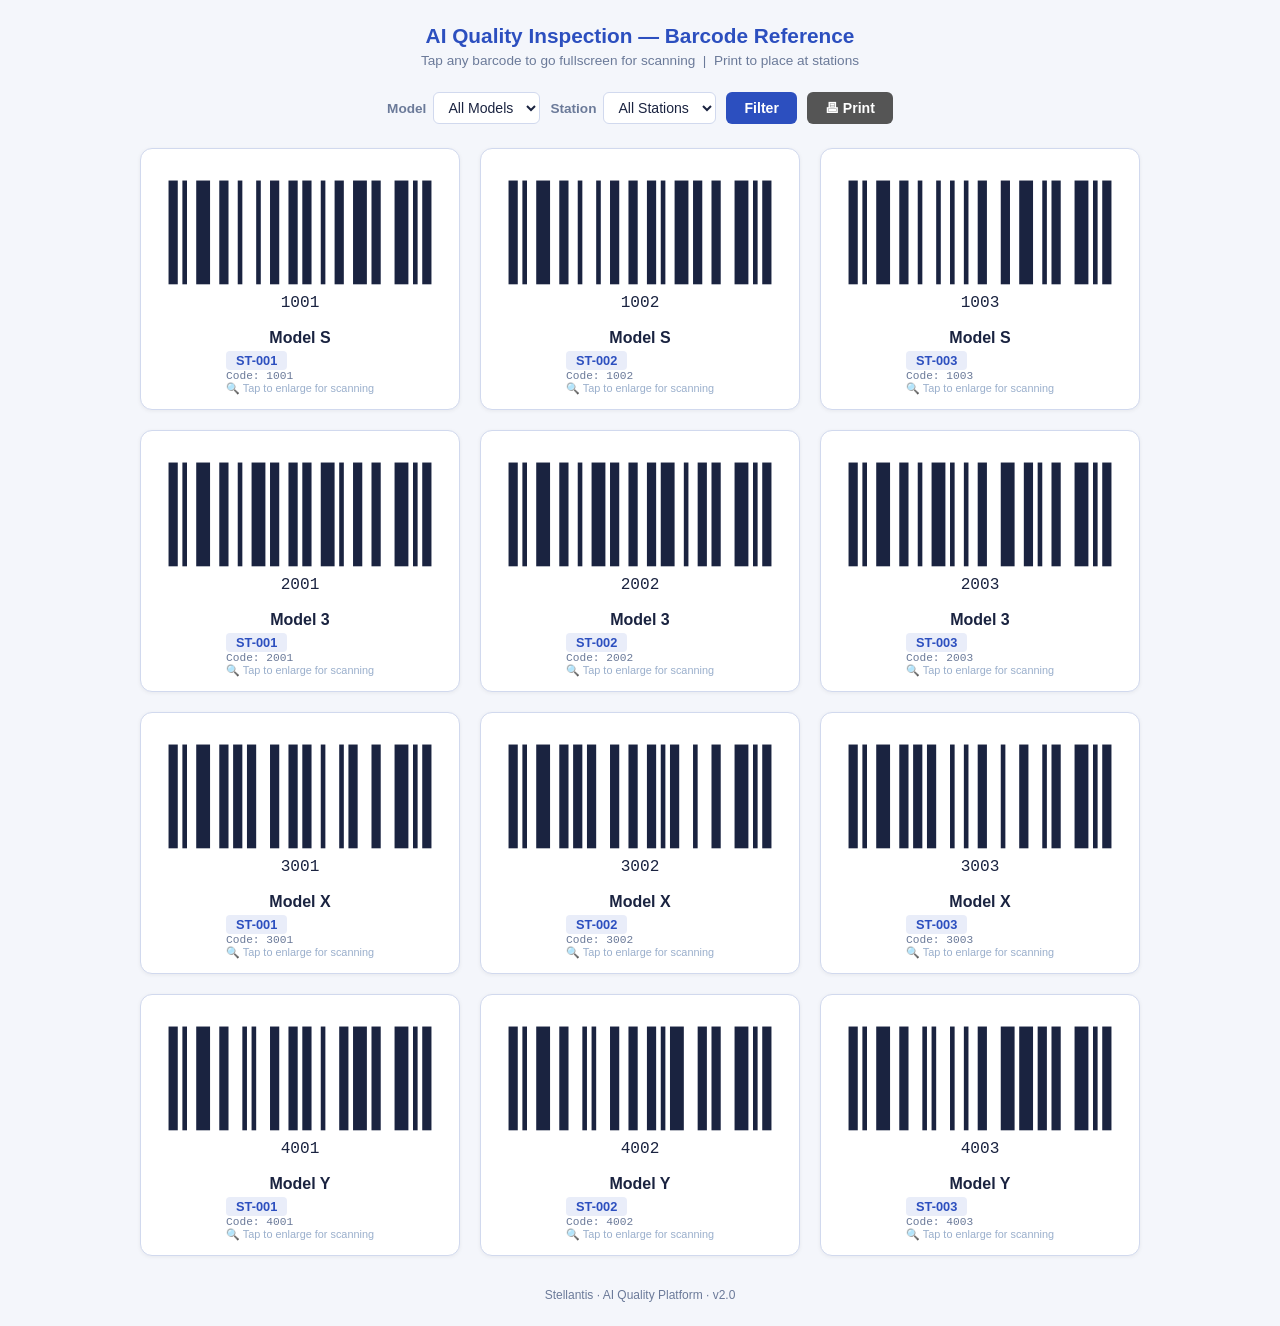
==== barcode-reference.html @ b9df536c "Initial deployment: AI Quality Inspection app with barcode scanning" ====
﻿<!DOCTYPE html>
<html lang="en">
<head>
  <meta charset="UTF-8" />
  <meta name="viewport" content="width=device-width, initial-scale=1.0" />
  <title>AI Quality – Barcode Reference Sheet</title>
  <script src="JsBarcode.all.min.js"></script>
  <style>
    :root { --accent:#2c4fbf; --bg:#f4f6fb; --card:#fff; --border:#d1d9ee; --text:#1a2340; --muted:#6b7a99; }
    * { box-sizing:border-box; margin:0; padding:0; }
    body { font-family:"Segoe UI",Arial,sans-serif; background:var(--bg); color:var(--text); padding:24px 16px; }
    header { text-align:center; margin-bottom:24px; }
    header h1 { font-size:1.3rem; font-weight:700; color:var(--accent); }
    header p  { color:var(--muted); margin-top:5px; font-size:0.85rem; }
    .filter-bar { display:flex; flex-wrap:wrap; gap:10px; justify-content:center; margin-bottom:24px; }
    .filter-bar label { display:flex; align-items:center; gap:7px; font-size:0.85rem; font-weight:600; color:var(--muted); }
    .filter-bar select { border:1px solid var(--border); border-radius:6px; padding:6px 10px; font-size:0.88rem; background:var(--card); color:var(--text); }
    .filter-bar button { padding:7px 18px; border-radius:6px; border:none; background:var(--accent); color:#fff; font-size:0.88rem; font-weight:600; cursor:pointer; }
    .filter-bar button.sec { background:#555; }
    .grid { display:grid; grid-template-columns:repeat(auto-fill,minmax(300px,1fr)); gap:20px; max-width:1000px; margin:0 auto; }
    .card { background:var(--card); border:1px solid var(--border); border-radius:12px; padding:20px 16px 14px; display:flex; flex-direction:column; align-items:center; gap:10px; box-shadow:0 1px 4px rgba(0,0,0,.06); cursor:pointer; transition:box-shadow .15s; }
    .card:hover { box-shadow:0 3px 14px rgba(44,79,191,.2); }
    .card svg { width:100%; height:auto; display:block; }
    .card-model  { font-size:1rem; font-weight:700; color:var(--text); text-align:center; }
    .card-station { display:inline-block; margin-top:4px; font-size:0.8rem; font-weight:600; color:var(--accent); background:rgba(44,79,191,.1); border-radius:4px; padding:2px 10px; }
    .card-code { font-size:0.7rem; color:var(--muted); font-family:"Courier New",monospace; }
    .card-hint { font-size:0.68rem; color:#9aafcc; }
    /* Fullscreen overlay */
    #fsOverlay { display:none; position:fixed; inset:0; z-index:9999; background:#000; flex-direction:column; align-items:center; justify-content:center; gap:0; }
    #fsOverlay.open { display:flex; }
    #fsWrap { background:#fff; border-radius:10px; padding:16px; width:92vw; max-width:520px; }
    #fsWrap svg { width:100%; height:auto; display:block; }
    #fsModel { color:#fff; font-size:1.15rem; font-weight:700; margin-top:16px; }
    #fsStation { color:#7aadff; font-size:0.95rem; margin-top:4px; }
    #fsCode { color:rgba(255,255,255,.45); font-size:0.75rem; font-family:"Courier New",monospace; margin-top:6px; }
    #fsHint { color:rgba(255,255,255,.5); font-size:0.78rem; margin-top:10px; }
    #fsClose { position:absolute; top:14px; right:16px; background:none; border:none; color:#fff; font-size:2rem; cursor:pointer; line-height:1; }
    footer { text-align:center; margin-top:32px; font-size:0.75rem; color:var(--muted); }
    @media print {
      body { background:#fff; padding:6px; }
      .filter-bar, footer, #fsOverlay { display:none !important; }
      .grid { gap:10px; }
      .card { box-shadow:none; border:1px solid #ccc; cursor:default; }
    }
  </style>
</head>
<body>
<header>
  <h1>AI Quality Inspection — Barcode Reference</h1>
  <p>Tap any barcode to go fullscreen for scanning &nbsp;|&nbsp; Print to place at stations</p>
</header>

<div class="filter-bar">
  <label>Model
    <select id="filterModel">
      <option value="">All Models</option>
      <option>Model S</option>
      <option>Model 3</option>
      <option>Model X</option>
      <option>Model Y</option>
    </select>
  </label>
  <label>Station
    <select id="filterStation">
      <option value="">All Stations</option>
      <option>ST-001</option>
      <option>ST-002</option>
      <option>ST-003</option>
    </select>
  </label>
  <button onclick="applyFilter()">Filter</button>
  <button class="sec" onclick="window.print()">&#128438; Print</button>
</div>

<div class="grid" id="grid"></div>
<footer>Stellantis &middot; AI Quality Platform &middot; v2.0</footer>

<!-- Fullscreen overlay -->
<div id="fsOverlay">
  <button id="fsClose" onclick="closeFS()">&#10005;</button>
  <div id="fsWrap"><svg id="fsSvg"></svg></div>
  <div id="fsModel"></div>
  <div id="fsStation"></div>
  <div id="fsCode"></div>
  <div id="fsHint">Hold phone camera up to the barcode above</div>
</div>

<script>
// 4-digit code: first digit = model (1=S,2=3,3=X,4=Y), last 3 = station number
var ENTRIES = [
  { code:"1001", model:"Model S", station:"ST-001" },
  { code:"1002", model:"Model S", station:"ST-002" },
  { code:"1003", model:"Model S", station:"ST-003" },
  { code:"2001", model:"Model 3", station:"ST-001" },
  { code:"2002", model:"Model 3", station:"ST-002" },
  { code:"2003", model:"Model 3", station:"ST-003" },
  { code:"3001", model:"Model X", station:"ST-001" },
  { code:"3002", model:"Model X", station:"ST-002" },
  { code:"3003", model:"Model X", station:"ST-003" },
  { code:"4001", model:"Model Y", station:"ST-001" },
  { code:"4002", model:"Model Y", station:"ST-002" },
  { code:"4003", model:"Model Y", station:"ST-003" }
];

function makeSvg(code, large) {
  var svg = document.createElementNS("http://www.w3.org/2000/svg","svg");
  JsBarcode(svg, code, {
    format: "CODE128",
    lineColor: "#1a2340",
    background: "#ffffff",
    width: large ? 5 : 4,
    height: large ? 140 : 90,
    displayValue: true,
    font: "monospace",
    fontSize: large ? 18 : 14,
    textMargin: 6,
    margin: large ? 14 : 10
  });
  return svg;
}

function buildCards(mf, sf) {
  var grid = document.getElementById("grid");
  grid.innerHTML = "";
  ENTRIES.forEach(function(e) {
    if (mf && e.model !== mf) return;
    if (sf && e.station !== sf) return;
    var card = document.createElement("div");
    card.className = "card";
    card.title = "Tap to enlarge for scanning";
    card.appendChild(makeSvg(e.code, false));
    var label = document.createElement("div");
    label.innerHTML =
      '<div class="card-model">'+e.model+'</div>'+
      '<div><span class="card-station">'+e.station+'</span></div>'+
      '<div class="card-code">Code: '+e.code+'</div>'+
      '<div class="card-hint">&#x1f50d; Tap to enlarge for scanning</div>';
    card.appendChild(label);
    card.addEventListener("click", function(){ openFS(e); });
    grid.appendChild(card);
  });
}

function openFS(e) {
  var fsSvg = document.getElementById("fsSvg");
  var newSvg = makeSvg(e.code, true);
  while (fsSvg.firstChild) fsSvg.removeChild(fsSvg.firstChild);
  Array.from(newSvg.attributes).forEach(function(a){ fsSvg.setAttribute(a.name, a.value); });
  fsSvg.innerHTML = newSvg.innerHTML;
  document.getElementById("fsModel").textContent = e.model;
  document.getElementById("fsStation").textContent = e.station;
  document.getElementById("fsCode").textContent = "Code: " + e.code;
  document.getElementById("fsOverlay").classList.add("open");
  document.body.style.overflow = "hidden";
  // Keep screen bright while overlay is open
  if (navigator.wakeLock) navigator.wakeLock.request("screen").catch(function(){});
}

function closeFS() {
  document.getElementById("fsOverlay").classList.remove("open");
  document.body.style.overflow = "";
}

function applyFilter() {
  buildCards(document.getElementById("filterModel").value, document.getElementById("filterStation").value);
}

buildCards("","");
</script>
</body>
</html>
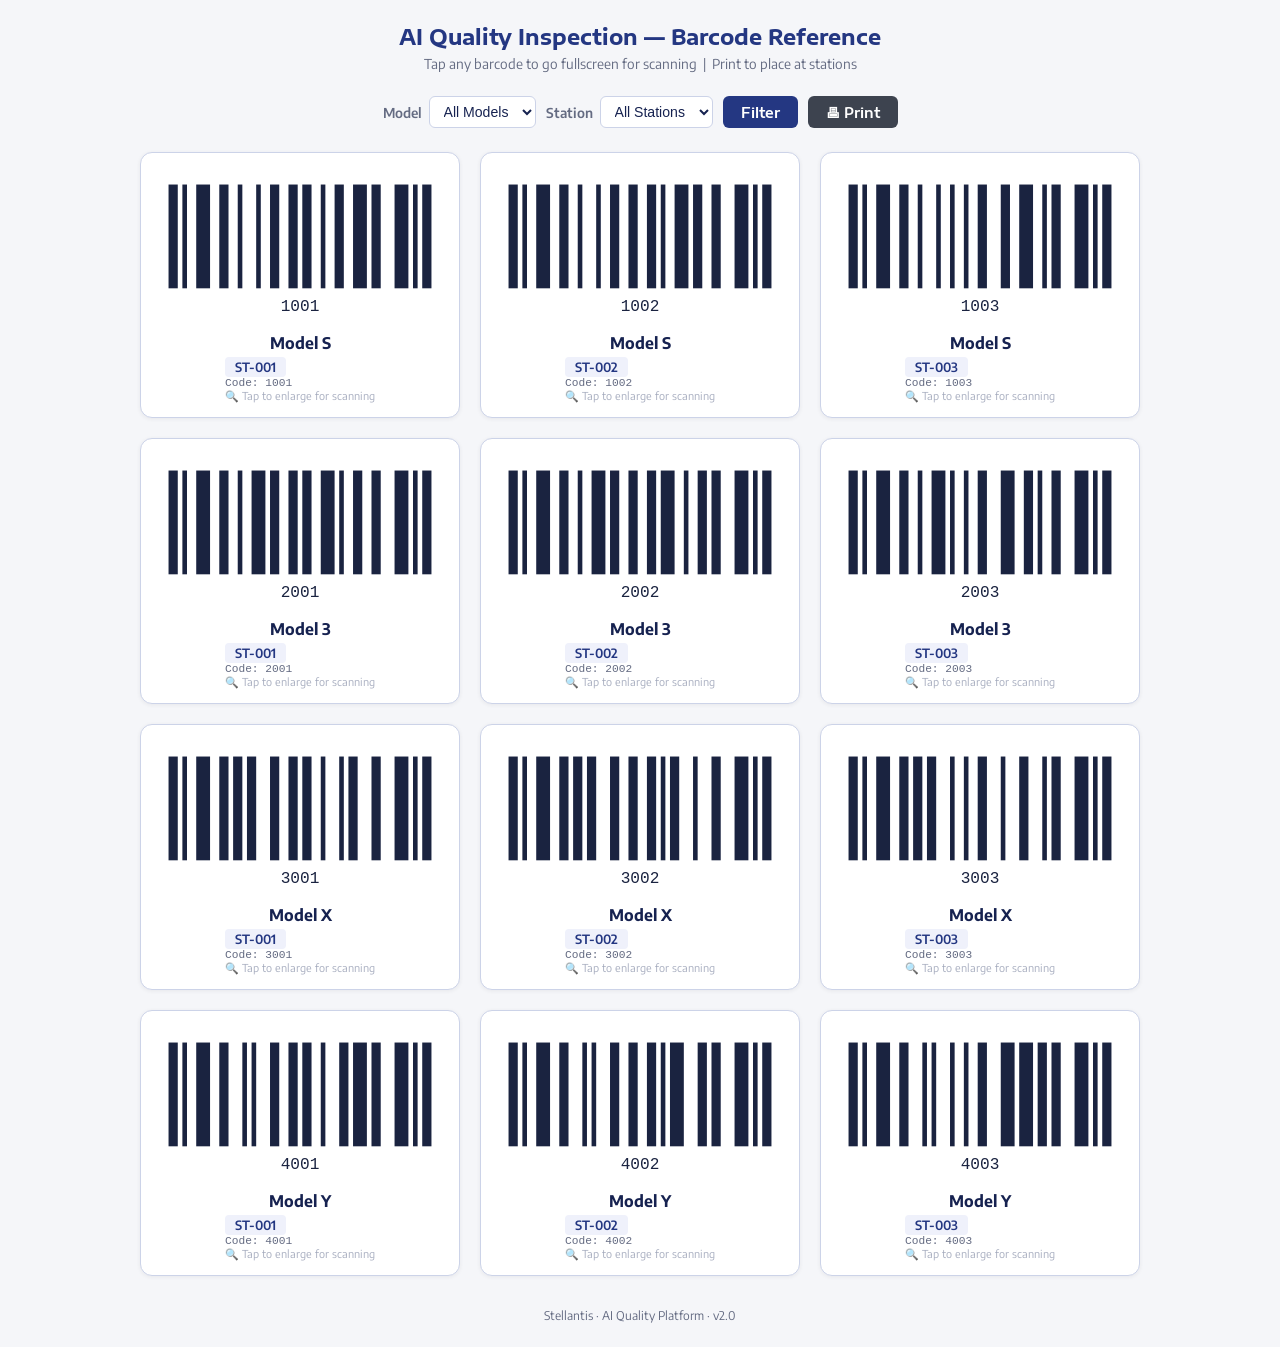
==== commit 0eccb30c: "Replace repository with latest application" ====
--- a/barcode-reference.html
+++ b/barcode-reference.html
@@ -5,33 +5,36 @@
   <meta name="viewport" content="width=device-width, initial-scale=1.0" />
   <title>AI Quality – Barcode Reference Sheet</title>
   <script src="JsBarcode.all.min.js"></script>
+  <link rel="preconnect" href="https://fonts.googleapis.com" />
+  <link rel="preconnect" href="https://fonts.gstatic.com" crossorigin />
+  <link href="https://fonts.googleapis.com/css2?family=Encode+Sans:wght@400;500;600;700&family=Encode+Sans+Expanded:wght@400;500;600;700;800&display=swap" rel="stylesheet" />
   <style>
-    :root { --accent:#2c4fbf; --bg:#f4f6fb; --card:#fff; --border:#d1d9ee; --text:#1a2340; --muted:#6b7a99; }
+    :root { --accent:#243782; --bg:#f5f6f9; --card:#fff; --border:#ccd3e8; --text:#162250; --muted:#646b82; --mint:#43aaa0; }
     * { box-sizing:border-box; margin:0; padding:0; }
-    body { font-family:"Segoe UI",Arial,sans-serif; background:var(--bg); color:var(--text); padding:24px 16px; }
+    body { font-family:"Encode Sans","Segoe UI",Arial,sans-serif; background:var(--bg); color:var(--text); padding:24px 16px; }
     header { text-align:center; margin-bottom:24px; }
-    header h1 { font-size:1.3rem; font-weight:700; color:var(--accent); }
+    header h1 { font-size:1.3rem; font-weight:700; color:var(--accent); font-family:"Encode Sans Expanded","Segoe UI",Arial,sans-serif; }
     header p  { color:var(--muted); margin-top:5px; font-size:0.85rem; }
     .filter-bar { display:flex; flex-wrap:wrap; gap:10px; justify-content:center; margin-bottom:24px; }
     .filter-bar label { display:flex; align-items:center; gap:7px; font-size:0.85rem; font-weight:600; color:var(--muted); }
     .filter-bar select { border:1px solid var(--border); border-radius:6px; padding:6px 10px; font-size:0.88rem; background:var(--card); color:var(--text); }
-    .filter-bar button { padding:7px 18px; border-radius:6px; border:none; background:var(--accent); color:#fff; font-size:0.88rem; font-weight:600; cursor:pointer; }
-    .filter-bar button.sec { background:#555; }
+    .filter-bar button { padding:7px 18px; border-radius:6px; border:none; background:var(--accent); color:#fff; font-size:0.88rem; font-weight:600; cursor:pointer; font-family:"Encode Sans Expanded","Segoe UI",Arial,sans-serif; }
+    .filter-bar button.sec { background:#3d434f; }
     .grid { display:grid; grid-template-columns:repeat(auto-fill,minmax(300px,1fr)); gap:20px; max-width:1000px; margin:0 auto; }
-    .card { background:var(--card); border:1px solid var(--border); border-radius:12px; padding:20px 16px 14px; display:flex; flex-direction:column; align-items:center; gap:10px; box-shadow:0 1px 4px rgba(0,0,0,.06); cursor:pointer; transition:box-shadow .15s; }
-    .card:hover { box-shadow:0 3px 14px rgba(44,79,191,.2); }
+    .card { background:var(--card); border:1px solid var(--border); border-radius:12px; padding:20px 16px 14px; display:flex; flex-direction:column; align-items:center; gap:10px; box-shadow:0 1px 4px rgba(40,43,52,.07); cursor:pointer; transition:box-shadow .15s; }
+    .card:hover { box-shadow:0 3px 14px rgba(36,55,130,.2); }
     .card svg { width:100%; height:auto; display:block; }
     .card-model  { font-size:1rem; font-weight:700; color:var(--text); text-align:center; }
-    .card-station { display:inline-block; margin-top:4px; font-size:0.8rem; font-weight:600; color:var(--accent); background:rgba(44,79,191,.1); border-radius:4px; padding:2px 10px; }
+    .card-station { display:inline-block; margin-top:4px; font-size:0.8rem; font-weight:600; color:var(--accent); background:#eff1fb; border-radius:4px; padding:2px 10px; }
     .card-code { font-size:0.7rem; color:var(--muted); font-family:"Courier New",monospace; }
-    .card-hint { font-size:0.68rem; color:#9aafcc; }
+    .card-hint { font-size:0.68rem; color:#a7adbf; }
     /* Fullscreen overlay */
-    #fsOverlay { display:none; position:fixed; inset:0; z-index:9999; background:#000; flex-direction:column; align-items:center; justify-content:center; gap:0; }
+    #fsOverlay { display:none; position:fixed; inset:0; z-index:9999; background:#090d20; flex-direction:column; align-items:center; justify-content:center; gap:0; }
     #fsOverlay.open { display:flex; }
     #fsWrap { background:#fff; border-radius:10px; padding:16px; width:92vw; max-width:520px; }
     #fsWrap svg { width:100%; height:auto; display:block; }
     #fsModel { color:#fff; font-size:1.15rem; font-weight:700; margin-top:16px; }
-    #fsStation { color:#7aadff; font-size:0.95rem; margin-top:4px; }
+    #fsStation { color:#8798de; font-size:0.95rem; margin-top:4px; }
     #fsCode { color:rgba(255,255,255,.45); font-size:0.75rem; font-family:"Courier New",monospace; margin-top:6px; }
     #fsHint { color:rgba(255,255,255,.5); font-size:0.78rem; margin-top:10px; }
     #fsClose { position:absolute; top:14px; right:16px; background:none; border:none; color:#fff; font-size:2rem; cursor:pointer; line-height:1; }
@@ -40,7 +43,7 @@
       body { background:#fff; padding:6px; }
       .filter-bar, footer, #fsOverlay { display:none !important; }
       .grid { gap:10px; }
-      .card { box-shadow:none; border:1px solid #ccc; cursor:default; }
+      .card { box-shadow:none; border:1px solid #d7d9e0; cursor:default; }
     }
   </style>
 </head>
